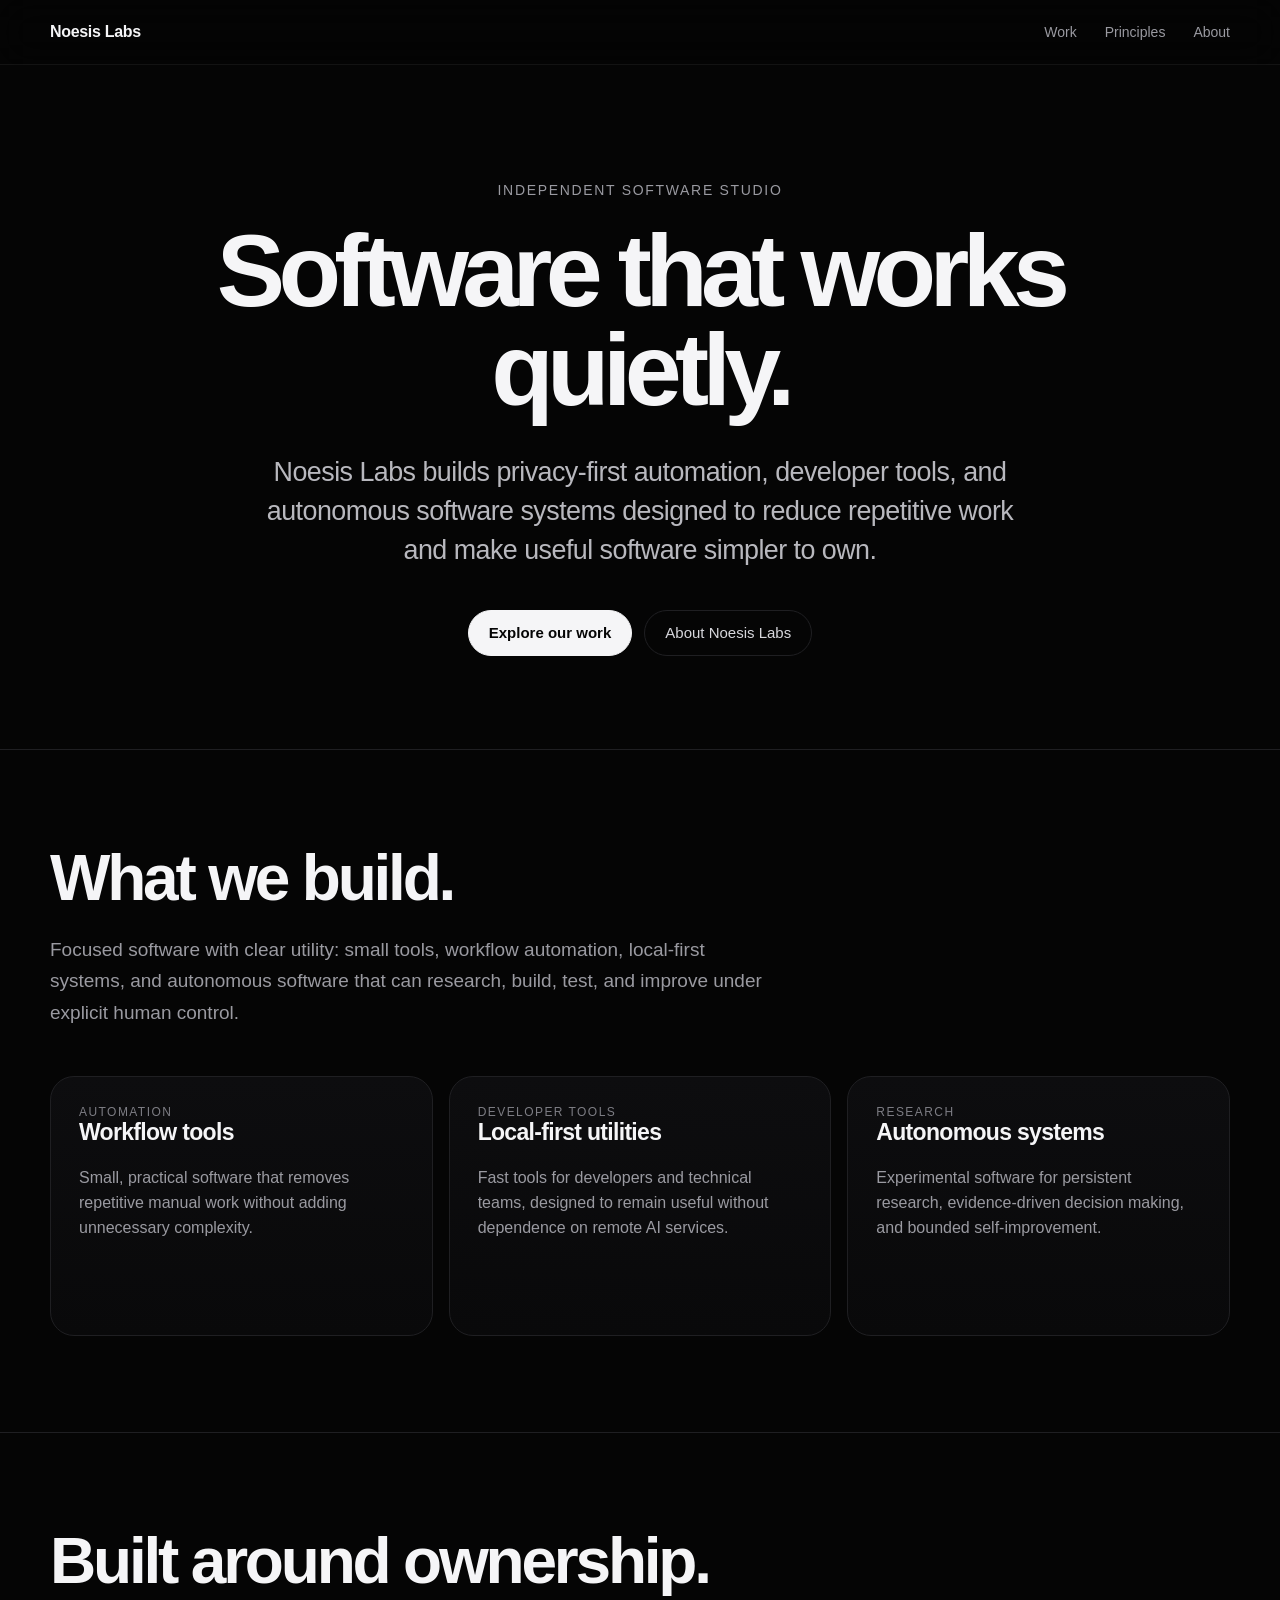
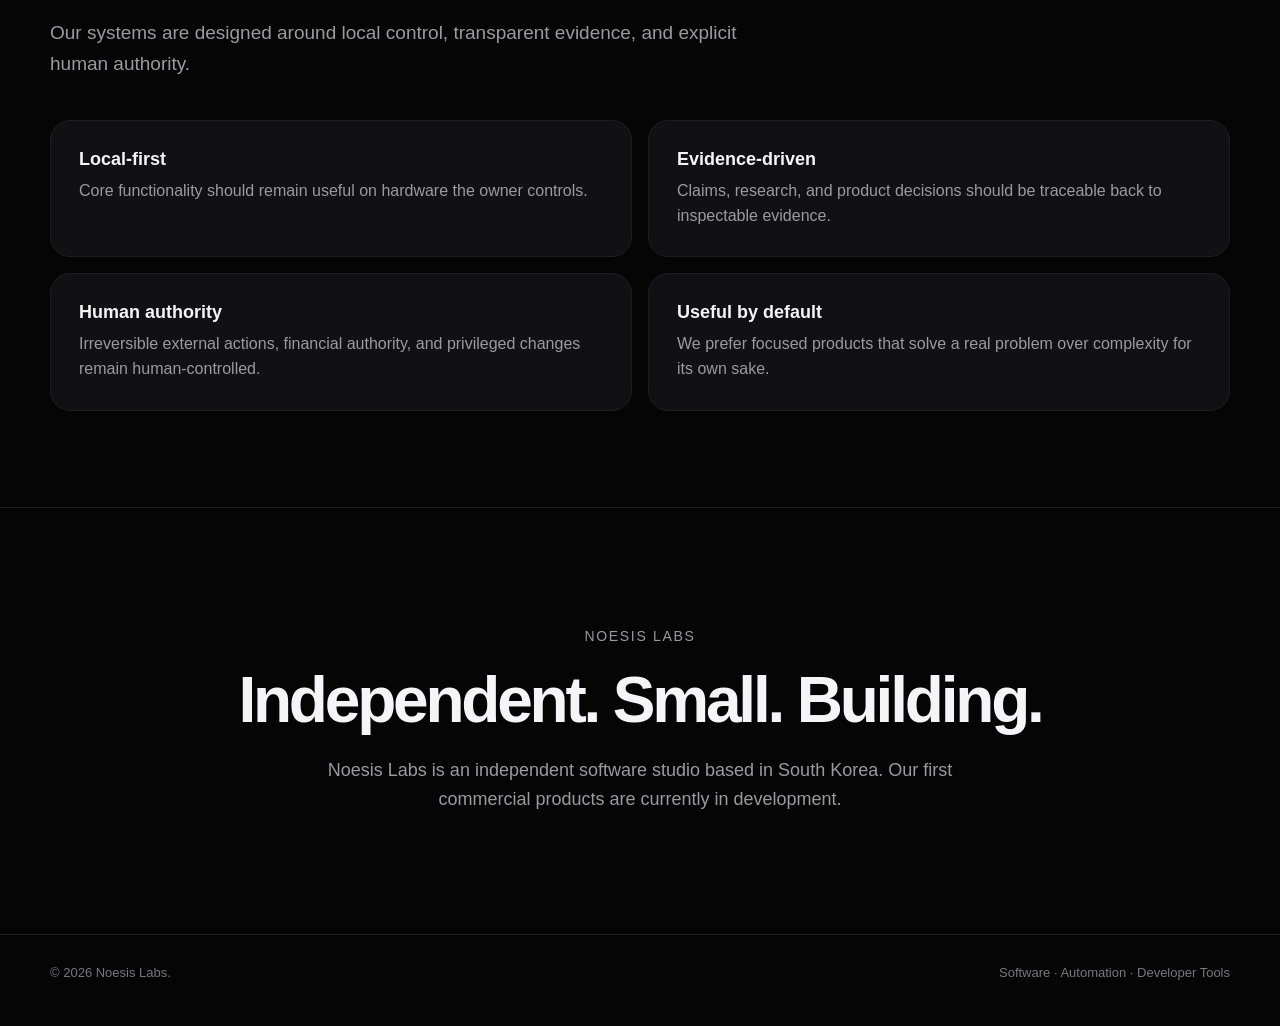
==== index.html @ 283c10a9 "Add files via upload" ====
<!doctype html>
<html lang="en">
<head>
  <meta charset="utf-8" />
  <meta name="viewport" content="width=device-width, initial-scale=1" />
  <meta name="description" content="Noesis Labs is an independent software studio building privacy-first automation, developer tools, and autonomous software systems." />
  <meta name="theme-color" content="#050505" />
  <title>Noesis Labs</title>
  <style>
    :root{--bg:#050505;--text:#f5f5f7;--muted:#9a9aa1;--line:#1f1f22;--soft:#111113;--max:1180px}
    *{box-sizing:border-box}
    html{scroll-behavior:smooth}
    body{margin:0;background:var(--bg);color:var(--text);font-family:-apple-system,BlinkMacSystemFont,"Segoe UI",Inter,Helvetica,Arial,sans-serif;-webkit-font-smoothing:antialiased}
    a{color:inherit;text-decoration:none}
    .wrap{width:min(calc(100% - 48px),var(--max));margin:0 auto}
    nav{position:sticky;top:0;z-index:10;backdrop-filter:blur(18px);background:rgba(5,5,5,.78);border-bottom:1px solid rgba(255,255,255,.06)}
    .nav-inner{height:64px;display:flex;align-items:center;justify-content:space-between}
    .brand{font-weight:650;letter-spacing:-.02em}
    .nav-links{display:flex;gap:28px;color:var(--muted);font-size:14px}
    .hero{min-height:76vh;display:grid;place-items:center;text-align:center;padding:96px 0 72px}
    .eyebrow{color:var(--muted);font-size:14px;letter-spacing:.12em;text-transform:uppercase;margin-bottom:24px}
    h1{margin:0 auto;max-width:920px;font-size:clamp(54px,8vw,118px);line-height:.96;letter-spacing:-.065em;font-weight:700}
    .lead{max-width:760px;margin:34px auto 0;color:#b8b8be;font-size:clamp(18px,2.1vw,28px);line-height:1.45;letter-spacing:-.02em}
    .cta-row{display:flex;justify-content:center;gap:12px;margin-top:40px;flex-wrap:wrap}
    .btn{display:inline-flex;align-items:center;justify-content:center;min-height:46px;padding:0 20px;border-radius:999px;border:1px solid var(--line);font-size:15px}
    .btn.primary{background:#f5f5f7;color:#050505;border-color:#f5f5f7;font-weight:600}
    .btn.secondary{background:transparent;color:#d7d7dc}
    section{padding:96px 0;border-top:1px solid var(--line)}
    .section-title{font-size:clamp(36px,5vw,68px);letter-spacing:-.05em;margin:0 0 24px;line-height:1}
    .section-copy{color:var(--muted);max-width:720px;font-size:19px;line-height:1.65}
    .grid{margin-top:48px;display:grid;grid-template-columns:repeat(3,1fr);gap:16px}
    .card{min-height:260px;padding:28px;border-radius:24px;background:linear-gradient(180deg,#0d0d0f,#09090a);border:1px solid var(--line);display:flex;flex-direction:column;justify-content:space-between}
    .card h3{font-size:23px;letter-spacing:-.03em;margin:0}
    .card p{color:var(--muted);line-height:1.55;margin:20px 0 0}
    .tag{font-size:12px;color:#7d7d84;text-transform:uppercase;letter-spacing:.12em}
    .principles{display:grid;grid-template-columns:1fr 1fr;gap:16px;margin-top:40px}
    .principle{padding:28px;border:1px solid var(--line);border-radius:20px;background:var(--soft)}
    .principle strong{display:block;font-size:18px;margin-bottom:9px}
    .principle span{color:var(--muted);line-height:1.55}
    .launch{padding:120px 0;text-align:center}
    .launch p{color:var(--muted);font-size:18px;margin:18px auto 0;max-width:650px;line-height:1.6}
    footer{border-top:1px solid var(--line);padding:30px 0 46px;color:#77777d;font-size:13px}
    .footer-inner{display:flex;justify-content:space-between;gap:20px;flex-wrap:wrap}
    @media (max-width:820px){.wrap{width:min(calc(100% - 28px),var(--max))}.nav-links{display:none}.grid,.principles{grid-template-columns:1fr}.hero{min-height:70vh}section{padding:72px 0}}
  </style>
</head>
<body>
  <nav>
    <div class="wrap nav-inner">
      <a class="brand" href="#top">Noesis Labs</a>
      <div class="nav-links">
        <a href="#work">Work</a>
        <a href="#principles">Principles</a>
        <a href="#about">About</a>
      </div>
    </div>
  </nav>

  <main id="top">
    <header class="hero">
      <div class="wrap">
        <div class="eyebrow">Independent Software Studio</div>
        <h1>Software that works quietly.</h1>
        <p class="lead">
          Noesis Labs builds privacy-first automation, developer tools, and autonomous software systems
          designed to reduce repetitive work and make useful software simpler to own.
        </p>
        <div class="cta-row">
          <a class="btn primary" href="#work">Explore our work</a>
          <a class="btn secondary" href="#about">About Noesis Labs</a>
        </div>
      </div>
    </header>

    <section id="work">
      <div class="wrap">
        <h2 class="section-title">What we build.</h2>
        <p class="section-copy">
          Focused software with clear utility: small tools, workflow automation, local-first systems,
          and autonomous software that can research, build, test, and improve under explicit human control.
        </p>
        <div class="grid">
          <article class="card"><div><div class="tag">Automation</div><h3>Workflow tools</h3><p>Small, practical software that removes repetitive manual work without adding unnecessary complexity.</p></div></article>
          <article class="card"><div><div class="tag">Developer Tools</div><h3>Local-first utilities</h3><p>Fast tools for developers and technical teams, designed to remain useful without dependence on remote AI services.</p></div></article>
          <article class="card"><div><div class="tag">Research</div><h3>Autonomous systems</h3><p>Experimental software for persistent research, evidence-driven decision making, and bounded self-improvement.</p></div></article>
        </div>
      </div>
    </section>

    <section id="principles">
      <div class="wrap">
        <h2 class="section-title">Built around ownership.</h2>
        <p class="section-copy">Our systems are designed around local control, transparent evidence, and explicit human authority.</p>
        <div class="principles">
          <div class="principle"><strong>Local-first</strong><span>Core functionality should remain useful on hardware the owner controls.</span></div>
          <div class="principle"><strong>Evidence-driven</strong><span>Claims, research, and product decisions should be traceable back to inspectable evidence.</span></div>
          <div class="principle"><strong>Human authority</strong><span>Irreversible external actions, financial authority, and privileged changes remain human-controlled.</span></div>
          <div class="principle"><strong>Useful by default</strong><span>We prefer focused products that solve a real problem over complexity for its own sake.</span></div>
        </div>
      </div>
    </section>

    <section id="about" class="launch">
      <div class="wrap">
        <div class="eyebrow">Noesis Labs</div>
        <h2 class="section-title">Independent. Small. Building.</h2>
        <p>Noesis Labs is an independent software studio based in South Korea. Our first commercial products are currently in development.</p>
      </div>
    </section>
  </main>

  <footer>
    <div class="wrap footer-inner">
      <span>© 2026 Noesis Labs.</span>
      <span>Software · Automation · Developer Tools</span>
    </div>
  </footer>
</body>
</html>
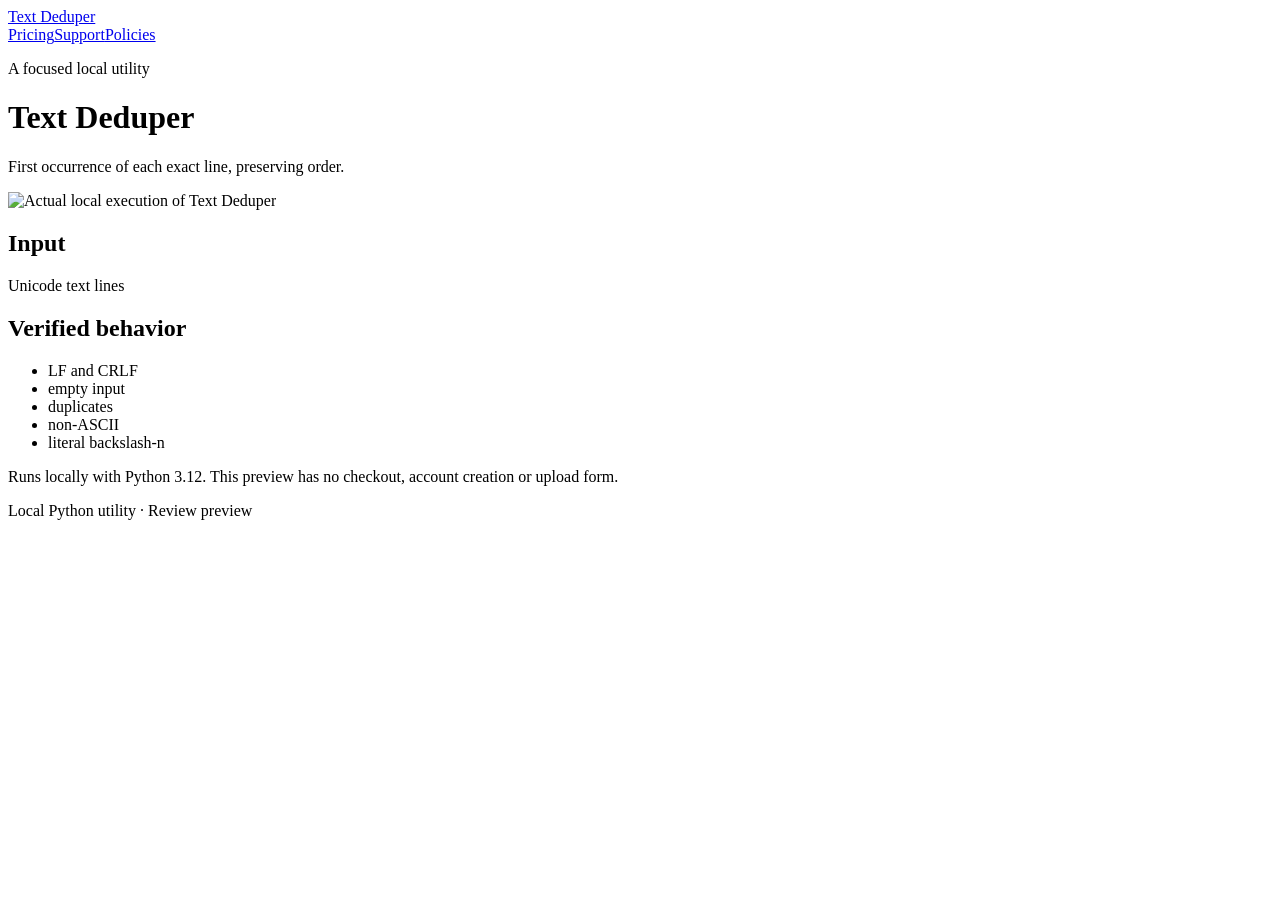
==== commit 48882770: "Add files via upload" ====
--- a/index.html
+++ b/index.html
@@ -1,119 +1 @@
-<!doctype html>
-<html lang="en">
-<head>
-  <meta charset="utf-8" />
-  <meta name="viewport" content="width=device-width, initial-scale=1" />
-  <meta name="description" content="Noesis Labs is an independent software studio building privacy-first automation, developer tools, and autonomous software systems." />
-  <meta name="theme-color" content="#050505" />
-  <title>Noesis Labs</title>
-  <style>
-    :root{--bg:#050505;--text:#f5f5f7;--muted:#9a9aa1;--line:#1f1f22;--soft:#111113;--max:1180px}
-    *{box-sizing:border-box}
-    html{scroll-behavior:smooth}
-    body{margin:0;background:var(--bg);color:var(--text);font-family:-apple-system,BlinkMacSystemFont,"Segoe UI",Inter,Helvetica,Arial,sans-serif;-webkit-font-smoothing:antialiased}
-    a{color:inherit;text-decoration:none}
-    .wrap{width:min(calc(100% - 48px),var(--max));margin:0 auto}
-    nav{position:sticky;top:0;z-index:10;backdrop-filter:blur(18px);background:rgba(5,5,5,.78);border-bottom:1px solid rgba(255,255,255,.06)}
-    .nav-inner{height:64px;display:flex;align-items:center;justify-content:space-between}
-    .brand{font-weight:650;letter-spacing:-.02em}
-    .nav-links{display:flex;gap:28px;color:var(--muted);font-size:14px}
-    .hero{min-height:76vh;display:grid;place-items:center;text-align:center;padding:96px 0 72px}
-    .eyebrow{color:var(--muted);font-size:14px;letter-spacing:.12em;text-transform:uppercase;margin-bottom:24px}
-    h1{margin:0 auto;max-width:920px;font-size:clamp(54px,8vw,118px);line-height:.96;letter-spacing:-.065em;font-weight:700}
-    .lead{max-width:760px;margin:34px auto 0;color:#b8b8be;font-size:clamp(18px,2.1vw,28px);line-height:1.45;letter-spacing:-.02em}
-    .cta-row{display:flex;justify-content:center;gap:12px;margin-top:40px;flex-wrap:wrap}
-    .btn{display:inline-flex;align-items:center;justify-content:center;min-height:46px;padding:0 20px;border-radius:999px;border:1px solid var(--line);font-size:15px}
-    .btn.primary{background:#f5f5f7;color:#050505;border-color:#f5f5f7;font-weight:600}
-    .btn.secondary{background:transparent;color:#d7d7dc}
-    section{padding:96px 0;border-top:1px solid var(--line)}
-    .section-title{font-size:clamp(36px,5vw,68px);letter-spacing:-.05em;margin:0 0 24px;line-height:1}
-    .section-copy{color:var(--muted);max-width:720px;font-size:19px;line-height:1.65}
-    .grid{margin-top:48px;display:grid;grid-template-columns:repeat(3,1fr);gap:16px}
-    .card{min-height:260px;padding:28px;border-radius:24px;background:linear-gradient(180deg,#0d0d0f,#09090a);border:1px solid var(--line);display:flex;flex-direction:column;justify-content:space-between}
-    .card h3{font-size:23px;letter-spacing:-.03em;margin:0}
-    .card p{color:var(--muted);line-height:1.55;margin:20px 0 0}
-    .tag{font-size:12px;color:#7d7d84;text-transform:uppercase;letter-spacing:.12em}
-    .principles{display:grid;grid-template-columns:1fr 1fr;gap:16px;margin-top:40px}
-    .principle{padding:28px;border:1px solid var(--line);border-radius:20px;background:var(--soft)}
-    .principle strong{display:block;font-size:18px;margin-bottom:9px}
-    .principle span{color:var(--muted);line-height:1.55}
-    .launch{padding:120px 0;text-align:center}
-    .launch p{color:var(--muted);font-size:18px;margin:18px auto 0;max-width:650px;line-height:1.6}
-    footer{border-top:1px solid var(--line);padding:30px 0 46px;color:#77777d;font-size:13px}
-    .footer-inner{display:flex;justify-content:space-between;gap:20px;flex-wrap:wrap}
-    @media (max-width:820px){.wrap{width:min(calc(100% - 28px),var(--max))}.nav-links{display:none}.grid,.principles{grid-template-columns:1fr}.hero{min-height:70vh}section{padding:72px 0}}
-  </style>
-</head>
-<body>
-  <nav>
-    <div class="wrap nav-inner">
-      <a class="brand" href="#top">Noesis Labs</a>
-      <div class="nav-links">
-        <a href="#work">Work</a>
-        <a href="#principles">Principles</a>
-        <a href="#about">About</a>
-      </div>
-    </div>
-  </nav>
-
-  <main id="top">
-    <header class="hero">
-      <div class="wrap">
-        <div class="eyebrow">Independent Software Studio</div>
-        <h1>Software that works quietly.</h1>
-        <p class="lead">
-          Noesis Labs builds privacy-first automation, developer tools, and autonomous software systems
-          designed to reduce repetitive work and make useful software simpler to own.
-        </p>
-        <div class="cta-row">
-          <a class="btn primary" href="#work">Explore our work</a>
-          <a class="btn secondary" href="#about">About Noesis Labs</a>
-        </div>
-      </div>
-    </header>
-
-    <section id="work">
-      <div class="wrap">
-        <h2 class="section-title">What we build.</h2>
-        <p class="section-copy">
-          Focused software with clear utility: small tools, workflow automation, local-first systems,
-          and autonomous software that can research, build, test, and improve under explicit human control.
-        </p>
-        <div class="grid">
-          <article class="card"><div><div class="tag">Automation</div><h3>Workflow tools</h3><p>Small, practical software that removes repetitive manual work without adding unnecessary complexity.</p></div></article>
-          <article class="card"><div><div class="tag">Developer Tools</div><h3>Local-first utilities</h3><p>Fast tools for developers and technical teams, designed to remain useful without dependence on remote AI services.</p></div></article>
-          <article class="card"><div><div class="tag">Research</div><h3>Autonomous systems</h3><p>Experimental software for persistent research, evidence-driven decision making, and bounded self-improvement.</p></div></article>
-        </div>
-      </div>
-    </section>
-
-    <section id="principles">
-      <div class="wrap">
-        <h2 class="section-title">Built around ownership.</h2>
-        <p class="section-copy">Our systems are designed around local control, transparent evidence, and explicit human authority.</p>
-        <div class="principles">
-          <div class="principle"><strong>Local-first</strong><span>Core functionality should remain useful on hardware the owner controls.</span></div>
-          <div class="principle"><strong>Evidence-driven</strong><span>Claims, research, and product decisions should be traceable back to inspectable evidence.</span></div>
-          <div class="principle"><strong>Human authority</strong><span>Irreversible external actions, financial authority, and privileged changes remain human-controlled.</span></div>
-          <div class="principle"><strong>Useful by default</strong><span>We prefer focused products that solve a real problem over complexity for its own sake.</span></div>
-        </div>
-      </div>
-    </section>
-
-    <section id="about" class="launch">
-      <div class="wrap">
-        <div class="eyebrow">Noesis Labs</div>
-        <h2 class="section-title">Independent. Small. Building.</h2>
-        <p>Noesis Labs is an independent software studio based in South Korea. Our first commercial products are currently in development.</p>
-      </div>
-    </section>
-  </main>
-
-  <footer>
-    <div class="wrap footer-inner">
-      <span>© 2026 Noesis Labs.</span>
-      <span>Software · Automation · Developer Tools</span>
-    </div>
-  </footer>
-</body>
-</html>
+<!doctype html><html lang="en"><head><meta charset="utf-8"><meta name="viewport" content="width=device-width,initial-scale=1"><title>Text Deduper</title><link rel="stylesheet" href="style.css"></head><body><header><a href="index.html">Text Deduper</a><nav aria-label="Main"><a href="pricing.html">Pricing</a><a href="support.html">Support</a><a href="policies.html">Policies</a></nav></header><main><p class="eyebrow">A focused local utility</p><h1>Text Deduper</h1><p>First occurrence of each exact line, preserving order.</p><img src="product.jpg" alt="Actual local execution of Text Deduper"><div class="facts"><section><h2>Input</h2><p>Unicode text lines</p></section><section><h2>Verified behavior</h2><ul><li>LF and CRLF</li><li>empty input</li><li>duplicates</li><li>non-ASCII</li><li>literal backslash-n</li></ul></section></div><p>Runs locally with Python 3.12. This preview has no checkout, account creation or upload form.</p></main><footer>Local Python utility · Review preview</footer></body></html>
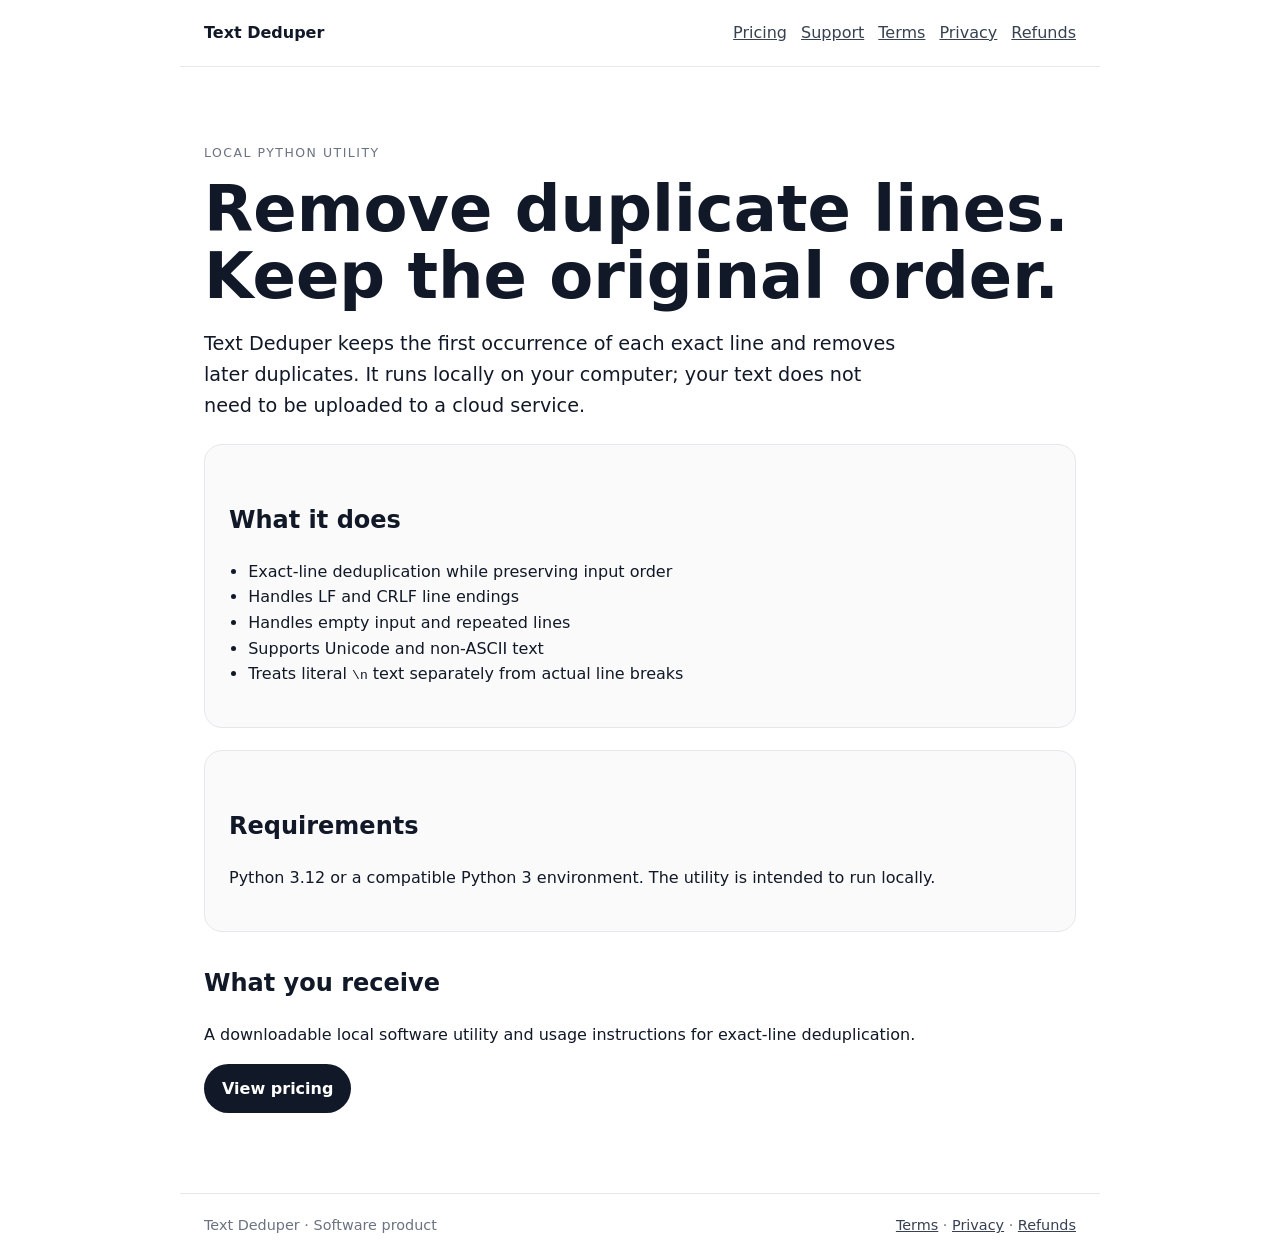
==== commit 6e3f4a39: "Add files via upload" ====
--- a/index.html
+++ b/index.html
@@ -1 +1 @@
-<!doctype html><html lang="en"><head><meta charset="utf-8"><meta name="viewport" content="width=device-width,initial-scale=1"><title>Text Deduper</title><link rel="stylesheet" href="style.css"></head><body><header><a href="index.html">Text Deduper</a><nav aria-label="Main"><a href="pricing.html">Pricing</a><a href="support.html">Support</a><a href="policies.html">Policies</a></nav></header><main><p class="eyebrow">A focused local utility</p><h1>Text Deduper</h1><p>First occurrence of each exact line, preserving order.</p><img src="product.jpg" alt="Actual local execution of Text Deduper"><div class="facts"><section><h2>Input</h2><p>Unicode text lines</p></section><section><h2>Verified behavior</h2><ul><li>LF and CRLF</li><li>empty input</li><li>duplicates</li><li>non-ASCII</li><li>literal backslash-n</li></ul></section></div><p>Runs locally with Python 3.12. This preview has no checkout, account creation or upload form.</p></main><footer>Local Python utility · Review preview</footer></body></html>+<!doctype html><html lang="en"><head><meta charset="utf-8"><meta name="viewport" content="width=device-width,initial-scale=1"><title>Text Deduper — Local exact-line deduplication</title><meta name="description" content="Text Deduper is a small local Python utility that removes duplicate text lines while preserving the first occurrence and original order."><link rel="stylesheet" href="style.css"></head><body><header><a href="index.html">Text Deduper</a><nav aria-label="Main"><a href="pricing.html">Pricing</a><a href="support.html">Support</a><a href="terms.html">Terms</a><a href="privacy.html">Privacy</a><a href="refund.html">Refunds</a></nav></header><main><p class="eyebrow">Local Python utility</p><h1>Remove duplicate lines. Keep the original order.</h1><p class="lead">Text Deduper keeps the first occurrence of each exact line and removes later duplicates. It runs locally on your computer; your text does not need to be uploaded to a cloud service.</p><div class="card"><h2>What it does</h2><ul><li>Exact-line deduplication while preserving input order</li><li>Handles LF and CRLF line endings</li><li>Handles empty input and repeated lines</li><li>Supports Unicode and non-ASCII text</li><li>Treats literal <code>\n</code> text separately from actual line breaks</li></ul></div><div class="card"><h2>Requirements</h2><p>Python 3.12 or a compatible Python 3 environment. The utility is intended to run locally.</p></div><h2>What you receive</h2><p>A downloadable local software utility and usage instructions for exact-line deduplication.</p><p><a class="button" href="pricing.html">View pricing</a></p></main><footer><span>Text Deduper · Software product</span><span><a href="terms.html">Terms</a> · <a href="privacy.html">Privacy</a> · <a href="refund.html">Refunds</a></span></footer></body></html>
--- a/style.css
+++ b/style.css
@@ -0,0 +1 @@
+:root{font-family:Inter,ui-sans-serif,system-ui,-apple-system,BlinkMacSystemFont,"Segoe UI",sans-serif;color:#111827;background:#fff;line-height:1.6}*{box-sizing:border-box}body{margin:0}header,main,footer{max-width:920px;margin:auto;padding:20px 24px}header{display:flex;justify-content:space-between;gap:18px;align-items:center;border-bottom:1px solid #e5e7eb}header>a{font-weight:750;color:#111827;text-decoration:none}nav{display:flex;gap:14px;flex-wrap:wrap}nav a,footer a{color:#374151}main{padding-top:64px;padding-bottom:64px}h1{font-size:clamp(2rem,6vw,4rem);line-height:1.05;margin:.2em 0}h2{margin-top:2rem}.eyebrow{text-transform:uppercase;letter-spacing:.12em;font-size:.78rem;color:#6b7280}.lead{font-size:1.2rem;max-width:700px}.card,.price{border:1px solid #e5e7eb;border-radius:18px;padding:24px;margin:22px 0;background:#fafafa}.price strong{font-size:2rem}.button{display:inline-block;padding:12px 18px;border-radius:999px;background:#111827;color:#fff;text-decoration:none;font-weight:700}.muted{color:#6b7280}.notice{border-left:4px solid #9ca3af;padding:8px 14px;background:#f9fafb}footer{border-top:1px solid #e5e7eb;color:#6b7280;font-size:.9rem;display:flex;justify-content:space-between;gap:16px;flex-wrap:wrap}ul{padding-left:1.2rem}@media(max-width:720px){header{align-items:flex-start;flex-direction:column}main{padding-top:40px}}
